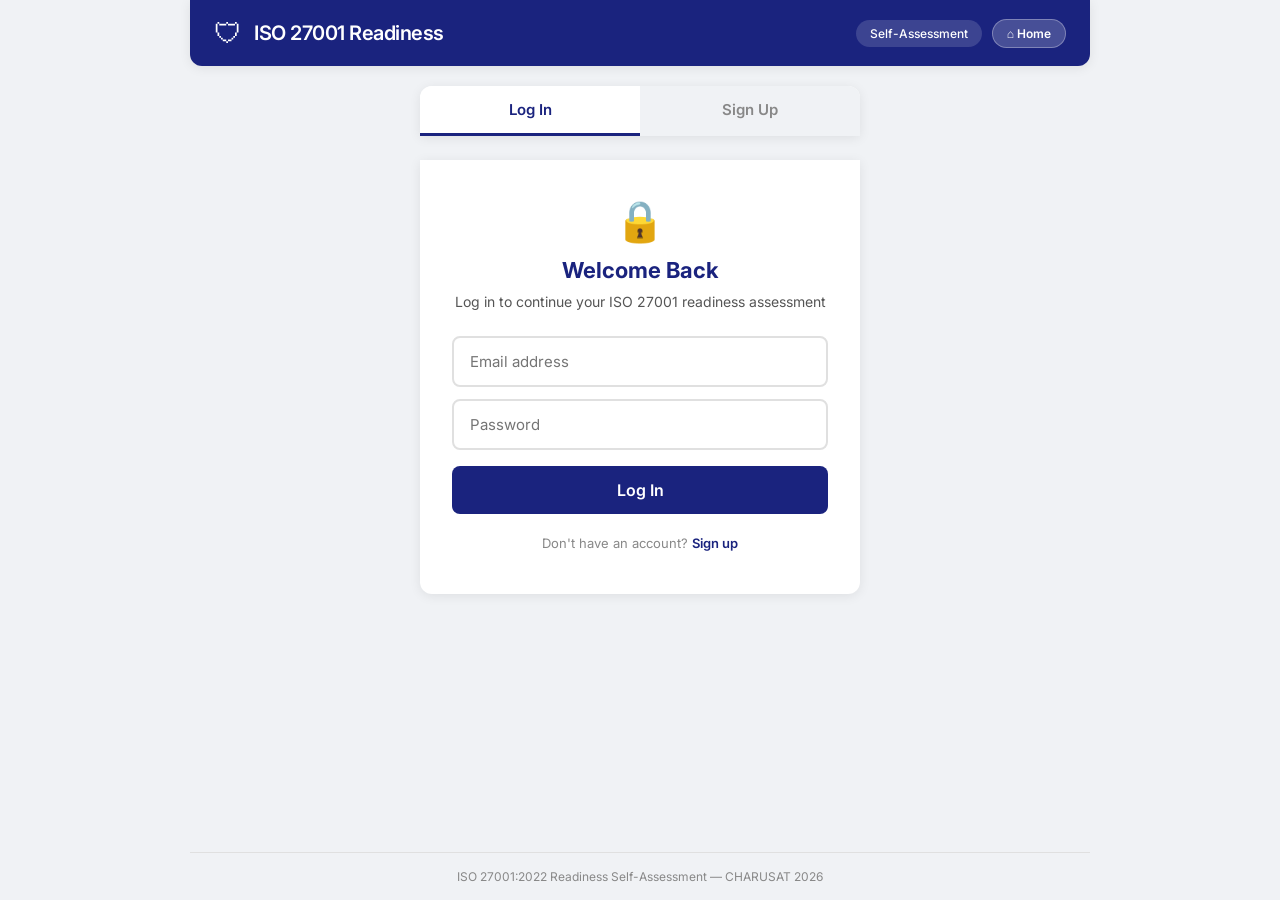
==== templates/index.html @ f6947032 "Add initial HTML structure and CSS styles for ISO 27001 readiness assessment app" ====
<!DOCTYPE html>
<html lang="en">
<head>
    <meta charset="UTF-8">
    <meta name="viewport" content="width=device-width, initial-scale=1.0">
    <title>ISO 27001 Readiness Self-Assessment</title>
    <link rel="stylesheet" href="/static/style.css">
    <link href="https://fonts.googleapis.com/css2?family=Inter:wght@300;400;500;600;700&display=swap" rel="stylesheet">
</head>
<body>
    <div class="app-container">
        <!-- Header -->
        <header class="app-header">
            <div class="header-content">
                <div class="logo">
                    <span class="logo-icon">&#x1F6E1;</span>
                    <h1>ISO 27001 Readiness</h1>
                </div>
                <div class="header-actions">
                    <span class="badge">Self-Assessment</span>
                    <span id="user-email-display" class="user-email-display" style="display:none;"></span>
                    <button id="logout-btn" class="btn-home" title="Log out" style="display:none;">&#x1F6AA; Logout</button>
                    <button id="home-btn" class="btn-home" title="Go to Home">&#x2302; Home</button>
                </div>
            </div>
        </header>

        <!-- Main Content -->
        <main class="main-content">
            <!-- Auth Screen (Login / Signup) -->
            <div id="auth-screen" class="screen">
                <div class="auth-tabs">
                    <button id="auth-login-tab" class="auth-tab active">Log In</button>
                    <button id="auth-signup-tab" class="auth-tab">Sign Up</button>
                </div>

                <!-- Login Form -->
                <div id="login-form" class="auth-form active">
                    <div class="auth-card">
                        <div class="auth-icon">&#x1F512;</div>
                        <h2>Welcome Back</h2>
                        <p>Log in to continue your ISO 27001 readiness assessment</p>
                        <div id="login-error" class="auth-error" style="display:none;"></div>
                        <div class="auth-input-group">
                            <input type="email" id="login-email" placeholder="Email address" autofocus>
                            <input type="password" id="login-password" placeholder="Password">
                            <button id="login-btn" class="btn btn-primary auth-submit-btn">Log In</button>
                        </div>
                        <p class="auth-toggle-text">
                            Don't have an account? <a href="#" id="login-to-signup">Sign up</a>
                        </p>
                    </div>
                </div>

                <!-- Signup Form -->
                <div id="signup-form" class="auth-form">
                    <div class="auth-card">
                        <div class="auth-icon">&#x1F4CB;</div>
                        <h2>Create Account</h2>
                        <p>Register to start your ISO 27001 readiness assessment</p>
                        <div id="signup-error" class="auth-error" style="display:none;"></div>
                        <div class="auth-input-group">
                            <input type="text" id="signup-name" placeholder="Company name">
                            <input type="email" id="signup-email" placeholder="Email address">
                            <input type="password" id="signup-password" placeholder="Password (min 6 characters)">
                            <button id="signup-btn" class="btn btn-primary auth-submit-btn">Create Account</button>
                        </div>
                        <p class="auth-toggle-text">
                            Already have an account? <a href="#" id="signup-to-login">Log in</a>
                        </p>
                    </div>
                </div>
            </div>

            <!-- Start Screen -->
            <div id="start-screen" class="screen">
                <div class="welcome-card">
                    <div class="welcome-icon">&#x1F4CB;</div>
                    <h2>ISO 27001:2022 Readiness Assessment</h2>
                    <p>Answer 30 questions across 7 Annex A domains to evaluate your organization's ISO 27001 readiness. Receive a comprehensive gap analysis report with actionable recommendations.</p>
                    <div class="input-group">
                        <input type="text" id="company-input" placeholder="Enter your company name" maxlength="100" autofocus>
                        <button id="start-btn" class="btn btn-primary">Start Assessment</button>
                    </div>
                </div>
            </div>

            <!-- Chat Screen -->
            <div id="chat-screen" class="screen">
                <!-- Progress Bar -->
                <div class="progress-section">
                    <div class="progress-info">
                        <span id="progress-text" class="progress-text">Question 1 of 30</span>
                        <span id="domain-label" class="domain-label">Domain: Organizational Controls</span>
                    </div>
                    <div class="progress-bar-container">
                        <div id="progress-bar" class="progress-bar" style="width: 3.33%"></div>
                    </div>
                </div>

                <!-- Chat Messages -->
                <div id="chat-messages" class="chat-messages">
                    <!-- Messages will be rendered here -->
                </div>

                <!-- Input Area -->
                <div class="input-area">
                    <div class="chat-input-wrapper">
                        <textarea id="answer-input" rows="2" placeholder="Type your answer here..." maxlength="1000"></textarea>
                        <button id="send-btn" class="btn btn-send" disabled>
                            <span class="send-icon">&#x27A4;</span>
                        </button>
                    </div>
                    <div class="input-hint">
                        <span id="hint-text" class="hint-text"></span>
                    </div>
                </div>
            </div>

            <!-- Results Screen -->
            <div id="results-screen" class="screen">
                <div class="results-container">
                    <div class="results-header">
                        <div class="results-icon">&#x1F3C6;</div>
                        <h2>Assessment Complete!</h2>
                        <p id="results-company" class="results-company"></p>
                    </div>

                    <!-- Overall Score -->
                    <div class="overall-score-card">
                        <div class="overall-score-ring">
                            <span id="overall-score-value" class="overall-score-value">0</span>
                            <span class="overall-score-label">%</span>
                        </div>
                        <div class="overall-score-text">
                            <h3>Overall Readiness</h3>
                            <p id="overall-status-text">Assessment complete</p>
                        </div>
                    </div>

                    <!-- Domain Score Cards -->
                    <h3 class="section-title">Domain Scores</h3>
                    <div id="domain-cards" class="domain-cards">
                        <!-- Rendered by JS -->
                    </div>

                    <!-- Priority Matrix -->
                    <div id="priority-matrix-section" class="priority-matrix-section" style="display:none;">
                        <h3 class="section-title">Remediation Priority Matrix</h3>
                        <button id="view-priority-btn" class="btn btn-secondary priority-btn">
                            &#x1F4CA; View Priority Matrix
                        </button>
                        <div id="priority-loading" class="priority-loading" style="display:none;">
                            <div class="spinner"></div>
                            <span>Classifying gaps with AI...</span>
                        </div>
                        <div id="priority-grid" class="priority-grid" style="display:none;">
                            <div class="priority-cell cell-fix-now">
                                <div class="cell-header">
                                    <span class="cell-icon">&#x1F534;</span>
                                    <span class="cell-title">Fix Now</span>
                                </div>
                                <div class="cell-subtitle">High impact, low effort</div>
                                <div id="cell-fix-now-list" class="cell-list"></div>
                            </div>
                            <div class="priority-cell cell-plan-for-it">
                                <div class="cell-header">
                                    <span class="cell-icon">&#x1F7E1;</span>
                                    <span class="cell-title">Plan For It</span>
                                </div>
                                <div class="cell-subtitle">High impact, high effort</div>
                                <div id="cell-plan-for-it-list" class="cell-list"></div>
                            </div>
                            <div class="priority-cell cell-quick-wins">
                                <div class="cell-header">
                                    <span class="cell-icon">&#x1F7E2;</span>
                                    <span class="cell-title">Quick Wins</span>
                                </div>
                                <div class="cell-subtitle">Low impact, low effort</div>
                                <div id="cell-quick-wins-list" class="cell-list"></div>
                            </div>
                            <div class="priority-cell cell-deprioritize">
                                <div class="cell-header">
                                    <span class="cell-icon">&#x26AA;</span>
                                    <span class="cell-title">Deprioritize</span>
                                </div>
                                <div class="cell-subtitle">Low impact, high effort</div>
                                <div id="cell-deprioritize-list" class="cell-list"></div>
                            </div>
                        </div>
                    </div>

                    <!-- Actions -->
                    <div class="results-actions">
                        <button id="download-pdf-btn" class="btn btn-primary">
                            &#x1F4E5; Download PDF Report
                        </button>
                        <button id="restart-btn" class="btn btn-secondary">
                            &#x21A9; Start New Assessment
                        </button>
                    </div>
                </div>
            </div>
        </main>

        <!-- Footer -->
        <footer class="app-footer">
            <p>ISO 27001:2022 Readiness Self-Assessment &mdash; CHARUSAT 2026</p>
        </footer>
    </div>

    <script src="/static/chat.js"></script>
</body>
</html>
---- static/style.css ----
/* ============================================================
   ISO 27001 Readiness Self-Assessment Chatbot — Stylesheet
   ============================================================ */

* {
    margin: 0;
    padding: 0;
    box-sizing: border-box;
}

:root {
    --primary: #1a237e;
    --primary-light: #283593;
    --primary-dark: #0d1452;
    --accent: #00c853;
    --accent-warn: #ff9800;
    --accent-danger: #f44336;
    --bg: #f0f2f5;
    --card-bg: #ffffff;
    --text-primary: #1a1a2e;
    --text-secondary: #555;
    --text-muted: #888;
    --border: #e0e0e0;
    --shadow: 0 2px 12px rgba(0, 0, 0, 0.08);
    --shadow-lg: 0 8px 32px rgba(0, 0, 0, 0.12);
    --radius: 12px;
    --radius-sm: 8px;
    --transition: 0.3s ease;
    --font: 'Inter', -apple-system, BlinkMacSystemFont, 'Segoe UI', Roboto, sans-serif;
}

body {
    font-family: var(--font);
    background: var(--bg);
    color: var(--text-primary);
    min-height: 100vh;
    display: flex;
    flex-direction: column;
}

/* ============================================================
   Layout
   ============================================================ */

.app-container {
    max-width: 900px;
    margin: 0 auto;
    width: 100%;
    min-height: 100vh;
    display: flex;
    flex-direction: column;
}

.app-header {
    background: var(--primary);
    color: white;
    padding: 16px 24px;
    border-radius: 0 0 var(--radius) var(--radius);
    box-shadow: var(--shadow);
}

.header-content {
    display: flex;
    align-items: center;
    justify-content: space-between;
}

.logo {
    display: flex;
    align-items: center;
    gap: 12px;
}

.logo-icon {
    font-size: 28px;
}

.logo h1 {
    font-size: 20px;
    font-weight: 600;
    letter-spacing: -0.5px;
}

.badge {
    background: rgba(255, 255, 255, 0.15);
    padding: 6px 14px;
    border-radius: 20px;
    font-size: 12px;
    font-weight: 500;
}

.header-actions {
    display: flex;
    align-items: center;
    gap: 10px;
}

.btn-home {
    background: rgba(255, 255, 255, 0.2);
    color: white;
    border: 1px solid rgba(255, 255, 255, 0.3);
    padding: 6px 14px;
    border-radius: 20px;
    font-size: 12px;
    font-weight: 600;
    cursor: pointer;
    font-family: var(--font);
    transition: all var(--transition);
    display: flex;
    align-items: center;
    gap: 4px;
}

.btn-home:hover {
    background: rgba(255, 255, 255, 0.35);
    transform: translateY(-1px);
}

.main-content {
    flex: 1;
    padding: 20px;
}

.app-footer {
    text-align: center;
    padding: 16px;
    color: var(--text-muted);
    font-size: 12px;
    border-top: 1px solid var(--border);
}

/* ============================================================
   Screens
   ============================================================ */

.screen {
    display: none;
    animation: fadeIn 0.4s ease;
}

.screen.active {
    display: block;
}

@keyframes fadeIn {
    from { opacity: 0; transform: translateY(10px); }
    to { opacity: 1; transform: translateY(0); }
}

/* ============================================================
   Welcome / Start Screen
   ============================================================ */

.welcome-card {
    background: var(--card-bg);
    border-radius: var(--radius);
    padding: 48px 36px;
    text-align: center;
    box-shadow: var(--shadow);
    max-width: 560px;
    margin: 40px auto;
}

.welcome-icon {
    font-size: 56px;
    margin-bottom: 16px;
}

.welcome-card h2 {
    font-size: 24px;
    font-weight: 700;
    margin-bottom: 16px;
    color: var(--primary);
}

.welcome-card p {
    color: var(--text-secondary);
    line-height: 1.7;
    margin-bottom: 32px;
    font-size: 14px;
}

.input-group {
    display: flex;
    flex-direction: column;
    gap: 12px;
    max-width: 400px;
    margin: 0 auto;
}

.input-group input {
    padding: 14px 18px;
    border: 2px solid var(--border);
    border-radius: var(--radius-sm);
    font-size: 16px;
    font-family: var(--font);
    transition: border-color var(--transition);
    outline: none;
}

.input-group input:focus {
    border-color: var(--primary);
}

/* ============================================================
   Buttons
   ============================================================ */

.btn {
    padding: 14px 28px;
    border: none;
    border-radius: var(--radius-sm);
    font-size: 15px;
    font-weight: 600;
    cursor: pointer;
    transition: all var(--transition);
    font-family: var(--font);
    display: inline-flex;
    align-items: center;
    justify-content: center;
    gap: 8px;
}

.btn-primary {
    background: var(--primary);
    color: white;
}

.btn-primary:hover {
    background: var(--primary-light);
    transform: translateY(-1px);
    box-shadow: 0 4px 12px rgba(26, 35, 126, 0.3);
}

.btn-primary:disabled {
    background: #9fa8da;
    cursor: not-allowed;
    transform: none;
    box-shadow: none;
}

.btn-secondary {
    background: var(--bg);
    color: var(--text-primary);
    border: 2px solid var(--border);
}

.btn-secondary:hover {
    background: var(--border);
}

.btn-send {
    padding: 12px 16px;
    background: var(--primary);
    color: white;
    border: none;
    border-radius: 0 var(--radius-sm) var(--radius-sm) 0;
    cursor: pointer;
    transition: all var(--transition);
    font-size: 18px;
}

.btn-send:hover:not(:disabled) {
    background: var(--primary-light);
}

.btn-send:disabled {
    background: #9fa8da;
    cursor: not-allowed;
}

.send-icon {
    display: block;
    line-height: 1;
}

/* ============================================================
   Progress Bar
   ============================================================ */

.progress-section {
    margin-bottom: 20px;
}

.progress-info {
    display: flex;
    justify-content: space-between;
    align-items: center;
    margin-bottom: 8px;
}

.progress-text {
    font-size: 14px;
    font-weight: 600;
    color: var(--primary);
}

.domain-label {
    font-size: 12px;
    color: var(--text-muted);
    font-weight: 500;
}

.progress-bar-container {
    width: 100%;
    height: 6px;
    background: var(--border);
    border-radius: 4px;
    overflow: hidden;
}

.progress-bar {
    height: 100%;
    background: linear-gradient(90deg, var(--primary), #5c6bc0);
    border-radius: 4px;
    transition: width 0.5s ease;
}

/* ============================================================
   Chat Messages
   ============================================================ */

.chat-messages {
    background: var(--card-bg);
    border-radius: var(--radius);
    padding: 20px;
    min-height: 300px;
    max-height: 480px;
    overflow-y: auto;
    box-shadow: var(--shadow);
    margin-bottom: 16px;
    scroll-behavior: smooth;
}

.chat-messages::-webkit-scrollbar {
    width: 6px;
}

.chat-messages::-webkit-scrollbar-track {
    background: transparent;
}

.chat-messages::-webkit-scrollbar-thumb {
    background: #ccc;
    border-radius: 4px;
}

.message {
    margin-bottom: 16px;
    display: flex;
    flex-direction: column;
    animation: messageIn 0.3s ease;
}

@keyframes messageIn {
    from { opacity: 0; transform: translateY(8px); }
    to { opacity: 1; transform: translateY(0); }
}

.message.bot {
    align-items: flex-start;
}

.message.user {
    align-items: flex-end;
}

.message-bubble {
    max-width: 80%;
    padding: 12px 18px;
    border-radius: 16px;
    font-size: 14px;
    line-height: 1.6;
    word-wrap: break-word;
}

.message.bot .message-bubble {
    background: #f0f2f5;
    border-bottom-left-radius: 4px;
    color: var(--text-primary);
}

.message.user .message-bubble {
    background: var(--primary);
    color: white;
    border-bottom-right-radius: 4px;
}

.message-meta {
    font-size: 11px;
    color: var(--text-muted);
    margin-top: 4px;
    padding: 0 4px;
}

/* Typing indicator */
.typing-indicator {
    display: flex;
    align-items: center;
    gap: 4px;
    padding: 8px 0;
}

.typing-indicator span {
    width: 8px;
    height: 8px;
    background: var(--primary);
    border-radius: 50%;
    animation: typingBounce 1.4s infinite;
}

.typing-indicator span:nth-child(2) { animation-delay: 0.2s; }
.typing-indicator span:nth-child(3) { animation-delay: 0.4s; }

@keyframes typingBounce {
    0%, 60%, 100% { transform: translateY(0); }
    30% { transform: translateY(-6px); }
}

/* ============================================================
   Input Area
   ============================================================ */

.input-area {
    background: var(--card-bg);
    border-radius: var(--radius);
    padding: 12px 16px;
    box-shadow: var(--shadow);
}

.chat-input-wrapper {
    display: flex;
    align-items: flex-end;
    gap: 0;
}

.chat-input-wrapper textarea {
    flex: 1;
    padding: 12px 16px;
    border: 2px solid var(--border);
    border-radius: var(--radius-sm) 0 0 var(--radius-sm);
    font-family: var(--font);
    font-size: 14px;
    resize: none;
    outline: none;
    transition: border-color var(--transition);
    line-height: 1.5;
}

.chat-input-wrapper textarea:focus {
    border-color: var(--primary);
}

.input-hint {
    margin-top: 8px;
    min-height: 18px;
}

.hint-text {
    font-size: 12px;
    color: var(--text-muted);
    font-style: italic;
}

/* ============================================================
   Results Screen
   ============================================================ */

.results-container {
    background: var(--card-bg);
    border-radius: var(--radius);
    padding: 36px;
    box-shadow: var(--shadow);
}

.results-header {
    text-align: center;
    margin-bottom: 32px;
}

.results-icon {
    font-size: 48px;
    margin-bottom: 12px;
}

.results-header h2 {
    font-size: 24px;
    color: var(--primary);
    margin-bottom: 8px;
}

.results-company {
    color: var(--text-secondary);
    font-size: 14px;
}

/* Overall Score */
.overall-score-card {
    display: flex;
    align-items: center;
    gap: 24px;
    background: linear-gradient(135deg, #1a237e, #283593);
    color: white;
    border-radius: var(--radius);
    padding: 28px 32px;
    margin-bottom: 32px;
}

.overall-score-ring {
    flex-shrink: 0;
    width: 100px;
    height: 100px;
    border-radius: 50%;
    background: rgba(255, 255, 255, 0.15);
    display: flex;
    flex-direction: column;
    align-items: center;
    justify-content: center;
    border: 4px solid rgba(255, 255, 255, 0.3);
}

.overall-score-value {
    font-size: 36px;
    font-weight: 700;
    line-height: 1;
}

.overall-score-label {
    font-size: 14px;
    opacity: 0.8;
}

.overall-score-text h3 {
    font-size: 18px;
    margin-bottom: 4px;
}

.overall-score-text p {
    font-size: 13px;
    opacity: 0.85;
}

/* Domain Cards */
.section-title {
    font-size: 18px;
    font-weight: 600;
    margin-bottom: 16px;
    color: var(--text-primary);
}

.domain-cards {
    display: grid;
    grid-template-columns: 1fr 1fr;
    gap: 12px;
    margin-bottom: 28px;
}

.domain-card {
    background: var(--bg);
    border-radius: var(--radius-sm);
    padding: 16px;
    display: flex;
    justify-content: space-between;
    align-items: center;
    transition: transform var(--transition);
}

.domain-card:hover {
    transform: translateY(-2px);
}

.domain-card-info {
    flex: 1;
}

.domain-card-name {
    font-size: 13px;
    font-weight: 600;
    color: var(--text-primary);
    margin-bottom: 2px;
}

.domain-card-coverage {
    font-size: 11px;
    color: var(--text-muted);
}

.domain-card-score {
    font-size: 22px;
    font-weight: 700;
    margin-left: 12px;
}

.score-green { color: var(--accent); }
.score-yellow { color: var(--accent-warn); }
.score-red { color: var(--accent-danger); }

/* Results Actions */
.results-actions {
    display: flex;
    gap: 12px;
    justify-content: center;
    flex-wrap: wrap;
}

/* ============================================================
   Priority Matrix
   ============================================================ */

.priority-matrix-section {
    margin-bottom: 28px;
    padding-top: 8px;
}

.priority-btn {
    margin-bottom: 16px;
    background: var(--primary);
    color: white;
    border: none;
}

.priority-btn:hover {
    background: var(--primary-light);
    transform: translateY(-1px);
    box-shadow: 0 4px 12px rgba(26, 35, 126, 0.3);
}

.priority-loading {
    display: flex;
    align-items: center;
    gap: 12px;
    padding: 20px;
    background: var(--bg);
    border-radius: var(--radius-sm);
    margin-bottom: 16px;
    color: var(--text-secondary);
    font-size: 14px;
}

.spinner {
    width: 20px;
    height: 20px;
    border: 3px solid var(--border);
    border-top: 3px solid var(--primary);
    border-radius: 50%;
    animation: spin 0.8s linear infinite;
    flex-shrink: 0;
}

@keyframes spin {
    to { transform: rotate(360deg); }
}

.priority-grid {
    display: grid;
    grid-template-columns: 1fr 1fr;
    gap: 12px;
    margin-bottom: 16px;
}

.priority-cell {
    background: var(--card-bg);
    border-radius: var(--radius-sm);
    padding: 16px;
    min-height: 120px;
    border: 1px solid var(--border);
}

.cell-fix-now {
    background: #fee2e2;
}

.cell-plan-for-it {
    background: #fef9c3;
}

.cell-quick-wins {
    background: #dcfce7;
}

.cell-deprioritize {
    background: #f3f4f6;
}

.cell-header {
    display: flex;
    align-items: center;
    gap: 8px;
    margin-bottom: 4px;
}

.cell-icon {
    font-size: 18px;
}

.cell-title {
    font-size: 15px;
    font-weight: 700;
    color: var(--text-primary);
}

.cell-subtitle {
    font-size: 11px;
    color: var(--text-muted);
    margin-bottom: 12px;
    font-style: italic;
}

.cell-list {
    display: flex;
    flex-wrap: wrap;
    gap: 6px;
}

.control-pill {
    display: inline-block;
    background: rgba(255, 255, 255, 0.85);
    border: 1px solid rgba(0, 0, 0, 0.1);
    border-radius: 20px;
    padding: 4px 12px;
    font-size: 12px;
    font-weight: 500;
    color: var(--text-primary);
    white-space: nowrap;
}

.cell-empty {
    font-size: 12px;
    color: var(--text-muted);
    font-style: italic;
    padding: 8px 0;
}

.priority-error {
    background: #fff3cd;
    border: 1px solid #ffc107;
    color: #856404;
    padding: 12px 16px;
    border-radius: var(--radius-sm);
    font-size: 13px;
    margin-bottom: 16px;
}

/* ============================================================
   Auth Screen (Login / Signup)
   ============================================================ */

.auth-tabs {
    display: flex;
    justify-content: center;
    gap: 0;
    margin-bottom: 24px;
    background: var(--card-bg);
    border-radius: var(--radius) var(--radius) 0 0;
    box-shadow: var(--shadow);
    max-width: 440px;
    margin-left: auto;
    margin-right: auto;
    overflow: hidden;
}

.auth-tab {
    flex: 1;
    padding: 14px 24px;
    border: none;
    background: var(--bg);
    font-size: 15px;
    font-weight: 600;
    font-family: var(--font);
    cursor: pointer;
    color: var(--text-muted);
    transition: all var(--transition);
    border-bottom: 3px solid transparent;
}

.auth-tab.active {
    background: var(--card-bg);
    color: var(--primary);
    border-bottom-color: var(--primary);
}

.auth-form {
    display: none;
    animation: fadeIn 0.3s ease;
}

.auth-form.active {
    display: block;
}

.auth-card {
    background: var(--card-bg);
    border-radius: 0 0 var(--radius) var(--radius);
    padding: 36px 32px 40px;
    text-align: center;
    box-shadow: var(--shadow);
    max-width: 440px;
    margin: 0 auto 40px;
}

.auth-icon {
    font-size: 40px;
    margin-bottom: 12px;
}

.auth-card h2 {
    font-size: 22px;
    font-weight: 700;
    color: var(--primary);
    margin-bottom: 8px;
}

.auth-card p {
    color: var(--text-secondary);
    font-size: 14px;
    margin-bottom: 24px;
    line-height: 1.5;
}

.auth-input-group {
    display: flex;
    flex-direction: column;
    gap: 12px;
}

.auth-input-group input {
    padding: 14px 16px;
    border: 2px solid var(--border);
    border-radius: var(--radius-sm);
    font-size: 15px;
    font-family: var(--font);
    transition: border-color var(--transition);
    outline: none;
    width: 100%;
}

.auth-input-group input:focus {
    border-color: var(--primary);
}

.auth-submit-btn {
    margin-top: 4px;
    width: 100%;
    padding: 14px;
    font-size: 16px;
}

.auth-error {
    background: #fef2f2;
    border: 1px solid #fecaca;
    color: #b91c1c;
    padding: 10px 14px;
    border-radius: var(--radius-sm);
    font-size: 13px;
    margin-bottom: 16px;
    text-align: left;
}

.auth-toggle-text {
    font-size: 13px !important;
    color: var(--text-muted) !important;
    margin-top: 20px !important;
    margin-bottom: 0 !important;
}

.auth-toggle-text a {
    color: var(--primary);
    text-decoration: none;
    font-weight: 600;
}

.auth-toggle-text a:hover {
    text-decoration: underline;
}

.user-email-display {
    color: rgba(255, 255, 255, 0.85);
    font-size: 12px;
    font-weight: 500;
    padding: 4px 10px;
    background: rgba(255, 255, 255, 0.1);
    border-radius: 16px;
}

/* ============================================================
   Responsive
   ============================================================ */

@media (max-width: 640px) {
    .app-header {
        padding: 12px 16px;
    }

    .logo h1 {
        font-size: 16px;
    }

    .main-content {
        padding: 12px;
    }

    .welcome-card {
        padding: 32px 20px;
        margin: 20px auto;
    }

    .welcome-card h2 {
        font-size: 20px;
    }

    .domain-cards {
        grid-template-columns: 1fr;
    }

    .priority-grid {
        grid-template-columns: 1fr;
    }

    .results-container {
        padding: 20px;
    }

    .overall-score-card {
        flex-direction: column;
        text-align: center;
        padding: 20px;
    }

    .message-bubble {
        max-width: 90%;
    }
}
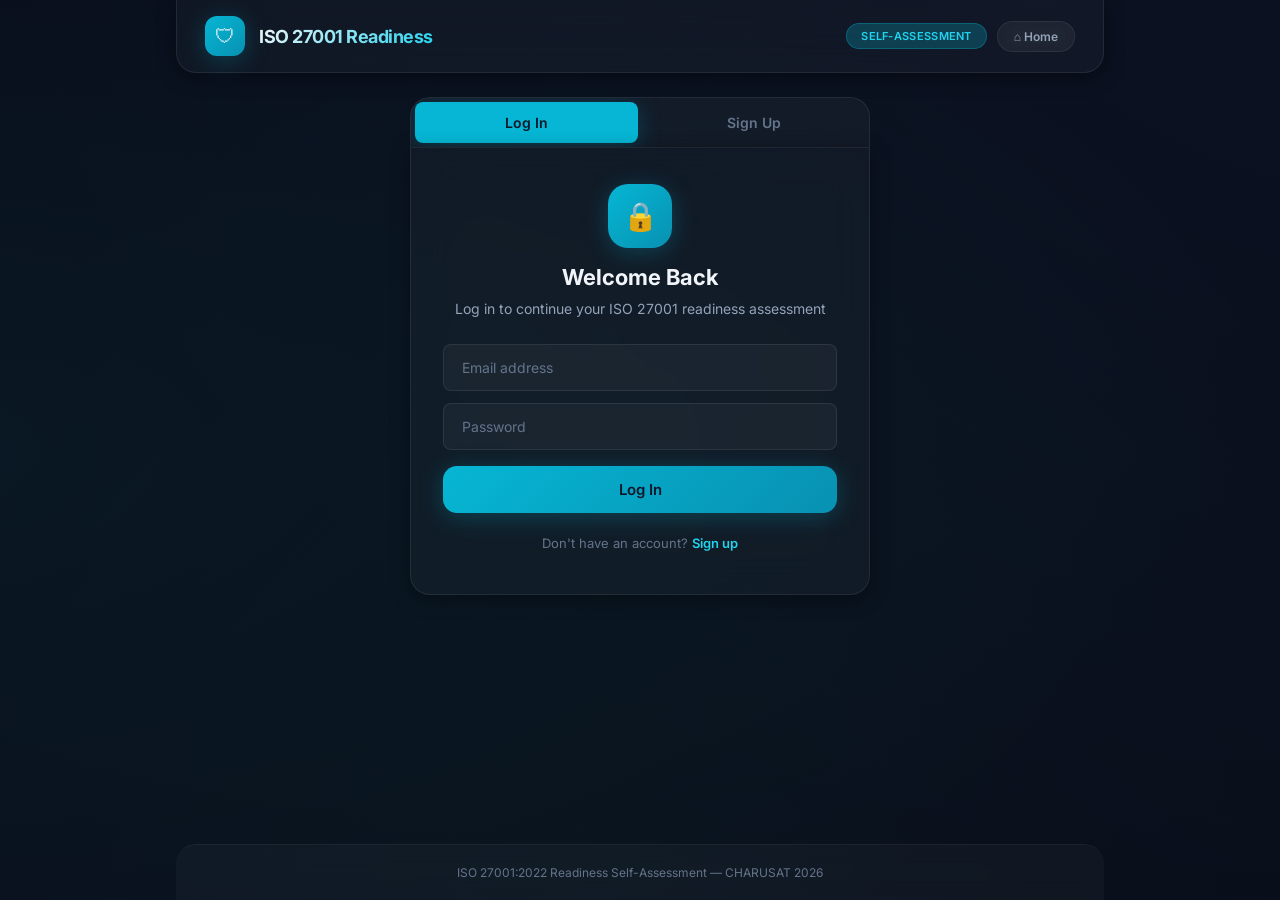
==== commit 0158868c: "Ready for Vercel deployment — dark glassmorphism UI + PostgreSQL support" ====
--- a/templates/index.html
+++ b/templates/index.html
@@ -4,10 +4,19 @@
     <meta charset="UTF-8">
     <meta name="viewport" content="width=device-width, initial-scale=1.0">
     <title>ISO 27001 Readiness Self-Assessment</title>
-    <link rel="stylesheet" href="/static/style.css">
-    <link href="https://fonts.googleapis.com/css2?family=Inter:wght@300;400;500;600;700&display=swap" rel="stylesheet">
+    <meta http-equiv="Cache-Control" content="no-cache, no-store, must-revalidate">
+    <meta http-equiv="Pragma" content="no-cache">
+    <meta http-equiv="Expires" content="0">
+    <link rel="preconnect" href="https://fonts.googleapis.com">
+    <link rel="preconnect" href="https://fonts.gstatic.com" crossorigin>
+    <link href="https://fonts.googleapis.com/css2?family=Inter:wght@300;400;500;600;700;800&family=JetBrains+Mono:wght@500;600&display=swap" rel="stylesheet">
+    <link rel="stylesheet" href="/static/style.css?v=6">
 </head>
 <body>
+    <a id="dashboard-pill" class="dashboard-pill" href="#" target="_blank" style="display: none;" aria-label="Open live dashboard">
+        <span>📊 Live Dashboard &rarr;</span>
+        <span class="sub-text">Opens in new tab</span>
+    </a>
     <div class="app-container">
         <!-- Header -->
         <header class="app-header">
@@ -190,6 +199,74 @@
                         </div>
                     </div>
 
+                    <!-- Remediation Plan -->
+                    <div id="remediation-section" class="remediation-section" style="display:none;">
+                        <h3 class="section-title">Remediation Plan</h3>
+
+                        <button id="generate-remediation-btn" class="btn btn-secondary remediation-btn">
+                            &#x1F9FE; Generate Remediation Plan
+                        </button>
+
+                        <!-- Loading -->
+                        <div id="remediation-loading" class="remediation-loading" style="display:none;">
+                            <div class="spinner"></div>
+                            <span id="remediation-loading-message">Consulting AI for remediation strategies...</span>
+                        </div>
+
+                        <!-- Error -->
+                        <div id="remediation-error" class="priority-error" style="display:none;"></div>
+
+                        <!-- Summary Bar -->
+                        <div id="remediation-summary" class="remediation-summary" style="display:none;">
+                            <div class="summary-stat">
+                                <span class="summary-number" id="summary-controls">0</span>
+                                <span class="summary-label">Controls</span>
+                            </div>
+                            <div class="summary-stat">
+                                <span class="summary-number" id="summary-hours">0</span>
+                                <span class="summary-label">Total Hours</span>
+                            </div>
+                            <div class="summary-stat">
+                                <span class="summary-number" id="summary-domains">0</span>
+                                <span class="summary-label">Domains</span>
+                            </div>
+                        </div>
+
+                        <!-- Sort Buttons -->
+                        <div id="remediation-sort-bar" class="remediation-sort-bar" style="display:none;">
+                            <span class="sort-label">Sort by:</span>
+                            <button class="btn btn-sm sort-btn active" data-sort="domain">Domain</button>
+                            <button class="btn btn-sm sort-btn" data-sort="effort">Effort</button>
+                            <button class="btn btn-sm sort-btn" data-sort="owner">Owner</button>
+                            <button id="expand-all-btn" class="btn btn-sm sort-btn">&#x25B2; Expand All</button>
+                            <button id="collapse-all-btn" class="btn btn-sm sort-btn">&#x25BC; Collapse All</button>
+                        </div>
+
+                        <!-- Accordion -->
+                        <div id="remediation-accordion" class="remediation-accordion" style="display:none;">
+                            <!-- Rendered by JS -->
+                        </div>
+
+                        <!-- Export CSV -->
+                        <div id="remediation-export-bar" class="remediation-export-bar" style="display:none;">
+                            <button id="export-csv-btn" class="btn btn-sm btn-secondary">
+                                &#x1F4C4; Export CSV
+                            </button>
+                        </div>
+
+                        <!-- Policy Templates -->
+                        <div id="policy-templates-section" class="policy-templates-section" style="display:none;">
+                            <h4 class="section-subtitle">&#x1F4C4; Policy Templates</h4>
+                            <p class="policy-templates-intro">
+                                Below are draft policy clauses generated for controls that typically require written documentation.
+                                Click "Copy template" to copy the clause to your clipboard.
+                            </p>
+                            <div id="policy-templates-list">
+                                <!-- Rendered by JS -->
+                            </div>
+                        </div>
+                    </div>
+
                     <!-- Actions -->
                     <div class="results-actions">
                         <button id="download-pdf-btn" class="btn btn-primary">
@@ -209,6 +286,6 @@
         </footer>
     </div>
 
-    <script src="/static/chat.js"></script>
+    <script src="/static/chat.js?v=4"></script>
 </body>
 </html>
--- a/static/style.css
+++ b/static/style.css
@@ -1,92 +1,181 @@
 /* ============================================================
-   ISO 27001 Readiness Self-Assessment Chatbot — Stylesheet
+   ISO 27001 Readiness Self-Assessment — Pro Design System
+   Dark glassmorphism · Micro-interactions · Premium UX
    ============================================================ */
 
-* {
+/* ── Reset & Base ────────────────────────────────────────── */
+*, *::before, *::after {
     margin: 0;
     padding: 0;
     box-sizing: border-box;
 }
 
 :root {
-    --primary: #1a237e;
-    --primary-light: #283593;
-    --primary-dark: #0d1452;
-    --accent: #00c853;
-    --accent-warn: #ff9800;
-    --accent-danger: #f44336;
-    --bg: #f0f2f5;
-    --card-bg: #ffffff;
-    --text-primary: #1a1a2e;
-    --text-secondary: #555;
-    --text-muted: #888;
-    --border: #e0e0e0;
-    --shadow: 0 2px 12px rgba(0, 0, 0, 0.08);
-    --shadow-lg: 0 8px 32px rgba(0, 0, 0, 0.12);
-    --radius: 12px;
+    /* ── Color System ── */
+    --bg-primary: #0a0e1a;
+    --bg-secondary: #111827;
+    --bg-card: rgba(255, 255, 255, 0.04);
+    --bg-card-hover: rgba(255, 255, 255, 0.08);
+    --bg-glass: rgba(255, 255, 255, 0.03);
+    --bg-glass-border: rgba(255, 255, 255, 0.08);
+    --bg-glass-hover: rgba(255, 255, 255, 0.06);
+
+    --accent: #06b6d4;
+    --accent-light: #22d3ee;
+    --accent-dark: #0891b2;
+    --accent-glow: rgba(6, 182, 212, 0.25);
+
+    --success: #10b981;
+    --success-bg: rgba(16, 185, 129, 0.12);
+    --warning: #f59e0b;
+    --warning-bg: rgba(245, 158, 11, 0.12);
+    --danger: #ef4444;
+    --danger-bg: rgba(239, 68, 68, 0.12);
+    --info: #3b82f6;
+
+    --text-primary: #f1f5f9;
+    --text-secondary: #94a3b8;
+    --text-muted: #64748b;
+    --text-inverse: #0f172a;
+
+    --border: rgba(255, 255, 255, 0.08);
+    --border-light: rgba(255, 255, 255, 0.05);
+
+    /* ── Shadows ── */
+    --shadow-sm: 0 1px 3px rgba(0, 0, 0, 0.3);
+    --shadow-md: 0 4px 20px rgba(0, 0, 0, 0.4);
+    --shadow-lg: 0 8px 40px rgba(0, 0, 0, 0.5);
+    --shadow-accent: 0 4px 24px var(--accent-glow);
+    --shadow-glow: 0 0 40px var(--accent-glow);
+
+    /* ── Radius ── */
     --radius-sm: 8px;
-    --transition: 0.3s ease;
+    --radius-md: 14px;
+    --radius-lg: 20px;
+    --radius-xl: 28px;
+
+    /* ── Transitions ── */
+    --transition-fast: 150ms cubic-bezier(0.4, 0, 0.2, 1);
+    --transition: 250ms cubic-bezier(0.4, 0, 0.2, 1);
+    --transition-slow: 400ms cubic-bezier(0.4, 0, 0.2, 1);
+
+    /* ── Typography ── */
     --font: 'Inter', -apple-system, BlinkMacSystemFont, 'Segoe UI', Roboto, sans-serif;
+    --font-mono: 'JetBrains Mono', 'Fira Code', monospace;
+}
+
+html {
+    scroll-behavior: smooth;
 }
 
 body {
     font-family: var(--font);
-    background: var(--bg);
+    background: var(--bg-primary);
     color: var(--text-primary);
     min-height: 100vh;
     display: flex;
     flex-direction: column;
-}
-
-/* ============================================================
-   Layout
-   ============================================================ */
-
+    -webkit-font-smoothing: antialiased;
+    -moz-osx-font-smoothing: grayscale;
+}
+
+/* ── Animated Background ─────────────────────────────────── */
+body::before {
+    content: '';
+    position: fixed;
+    top: -50%;
+    left: -50%;
+    width: 200%;
+    height: 200%;
+    background:
+        radial-gradient(ellipse at 20% 50%, rgba(6, 182, 212, 0.06) 0%, transparent 50%),
+        radial-gradient(ellipse at 80% 20%, rgba(59, 130, 246, 0.04) 0%, transparent 50%),
+        radial-gradient(ellipse at 50% 80%, rgba(16, 185, 129, 0.03) 0%, transparent 50%);
+    pointer-events: none;
+    z-index: 0;
+    animation: ambientShift 20s ease-in-out infinite alternate;
+}
+
+@keyframes ambientShift {
+    0% { transform: translate(0, 0) rotate(0deg); }
+    100% { transform: translate(2%, 1%) rotate(3deg); }
+}
+
+/* ── Layout ──────────────────────────────────────────────── */
 .app-container {
-    max-width: 900px;
+    position: relative;
+    z-index: 1;
+    max-width: 960px;
     margin: 0 auto;
     width: 100%;
     min-height: 100vh;
     display: flex;
     flex-direction: column;
-}
-
+    padding: 0 20px;
+}
+
+/* ── Header ──────────────────────────────────────────────── */
 .app-header {
-    background: var(--primary);
-    color: white;
-    padding: 16px 24px;
-    border-radius: 0 0 var(--radius) var(--radius);
-    box-shadow: var(--shadow);
+    background: var(--bg-glass);
+    backdrop-filter: blur(20px);
+    -webkit-backdrop-filter: blur(20px);
+    border: 1px solid var(--bg-glass-border);
+    border-top: none;
+    padding: 16px 28px;
+    border-radius: 0 0 var(--radius-lg) var(--radius-lg);
+    margin: 0 -4px;
+    box-shadow: var(--shadow-md);
+    position: sticky;
+    top: 0;
+    z-index: 100;
 }
 
 .header-content {
     display: flex;
     align-items: center;
     justify-content: space-between;
+    gap: 16px;
 }
 
 .logo {
     display: flex;
     align-items: center;
-    gap: 12px;
+    gap: 14px;
 }
 
 .logo-icon {
-    font-size: 28px;
+    width: 40px;
+    height: 40px;
+    background: linear-gradient(135deg, var(--accent), var(--accent-dark));
+    border-radius: 12px;
+    display: flex;
+    align-items: center;
+    justify-content: center;
+    font-size: 20px;
+    box-shadow: var(--shadow-accent);
+    flex-shrink: 0;
 }
 
 .logo h1 {
-    font-size: 20px;
+    font-size: 18px;
+    font-weight: 700;
+    background: linear-gradient(135deg, var(--text-primary), var(--accent-light));
+    -webkit-background-clip: text;
+    -webkit-text-fill-color: transparent;
+    background-clip: text;
+    letter-spacing: -0.5px;
+}
+
+.badge {
+    background: var(--accent-glow);
+    border: 1px solid rgba(6, 182, 212, 0.3);
+    color: var(--accent-light);
+    padding: 5px 14px;
+    border-radius: 20px;
+    font-size: 11px;
     font-weight: 600;
-    letter-spacing: -0.5px;
-}
-
-.badge {
-    background: rgba(255, 255, 255, 0.15);
-    padding: 6px 14px;
-    border-radius: 20px;
-    font-size: 12px;
-    font-weight: 500;
+    letter-spacing: 0.3px;
+    text-transform: uppercase;
 }
 
 .header-actions {
@@ -96,10 +185,10 @@
 }
 
 .btn-home {
-    background: rgba(255, 255, 255, 0.2);
-    color: white;
-    border: 1px solid rgba(255, 255, 255, 0.3);
-    padding: 6px 14px;
+    background: var(--bg-card);
+    border: 1px solid var(--border);
+    color: var(--text-secondary);
+    padding: 7px 16px;
     border-radius: 20px;
     font-size: 12px;
     font-weight: 600;
@@ -108,108 +197,311 @@
     transition: all var(--transition);
     display: flex;
     align-items: center;
-    gap: 4px;
+    gap: 6px;
+    backdrop-filter: blur(10px);
 }
 
 .btn-home:hover {
-    background: rgba(255, 255, 255, 0.35);
+    background: var(--bg-card-hover);
+    color: var(--text-primary);
+    border-color: var(--accent);
     transform: translateY(-1px);
 }
 
+.user-email-display {
+    color: var(--text-secondary);
+    font-size: 12px;
+    font-weight: 500;
+    padding: 4px 12px;
+    background: var(--bg-card);
+    border-radius: 16px;
+    border: 1px solid var(--border-light);
+}
+
+/* ── Main Content ────────────────────────────────────────── */
 .main-content {
     flex: 1;
-    padding: 20px;
-}
-
+    padding: 24px 0;
+}
+
+/* ── Footer ──────────────────────────────────────────────── */
 .app-footer {
     text-align: center;
-    padding: 16px;
+    padding: 20px;
     color: var(--text-muted);
     font-size: 12px;
-    border-top: 1px solid var(--border);
-}
-
-/* ============================================================
-   Screens
-   ============================================================ */
-
+    border-top: 1px solid var(--border-light);
+    background: var(--bg-glass);
+    backdrop-filter: blur(10px);
+    border-radius: var(--radius-lg) var(--radius-lg) 0 0;
+    margin: 0 -4px;
+}
+
+/* ── Screens ─────────────────────────────────────────────── */
 .screen {
     display: none;
-    animation: fadeIn 0.4s ease;
+    animation: screenIn 0.5s cubic-bezier(0.16, 1, 0.3, 1) forwards;
 }
 
 .screen.active {
     display: block;
 }
 
-@keyframes fadeIn {
-    from { opacity: 0; transform: translateY(10px); }
-    to { opacity: 1; transform: translateY(0); }
-}
-
-/* ============================================================
-   Welcome / Start Screen
-   ============================================================ */
-
+@keyframes screenIn {
+    from { opacity: 0; transform: translateY(20px) scale(0.98); }
+    to { opacity: 1; transform: translateY(0) scale(1); }
+}
+
+/* ── Auth Screen ─────────────────────────────────────────── */
+.auth-tabs {
+    display: flex;
+    justify-content: center;
+    gap: 4px;
+    margin-bottom: 0;
+    background: var(--bg-card);
+    backdrop-filter: blur(20px);
+    border: 1px solid var(--border);
+    border-radius: var(--radius-lg) var(--radius-lg) 0 0;
+    max-width: 460px;
+    margin-left: auto;
+    margin-right: auto;
+    overflow: hidden;
+    padding: 4px;
+}
+
+.auth-tab {
+    flex: 1;
+    padding: 12px 24px;
+    border: none;
+    background: transparent;
+    font-size: 14px;
+    font-weight: 600;
+    font-family: var(--font);
+    cursor: pointer;
+    color: var(--text-muted);
+    transition: all var(--transition);
+    border-radius: var(--radius-sm);
+}
+
+.auth-tab.active {
+    background: var(--accent);
+    color: var(--text-inverse);
+    box-shadow: var(--shadow-accent);
+}
+
+.auth-form {
+    display: none;
+    animation: screenIn 0.4s ease;
+}
+
+.auth-form.active {
+    display: block;
+}
+
+.auth-card {
+    background: var(--bg-glass);
+    backdrop-filter: blur(20px);
+    border: 1px solid var(--border);
+    border-top: none;
+    border-radius: 0 0 var(--radius-lg) var(--radius-lg);
+    padding: 36px 32px 40px;
+    text-align: center;
+    box-shadow: var(--shadow-md);
+    max-width: 460px;
+    margin: 0 auto 40px;
+}
+
+.auth-icon {
+    width: 64px;
+    height: 64px;
+    background: linear-gradient(135deg, var(--accent), var(--accent-dark));
+    border-radius: 20px;
+    display: flex;
+    align-items: center;
+    justify-content: center;
+    font-size: 28px;
+    margin: 0 auto 16px;
+    box-shadow: var(--shadow-accent);
+}
+
+.auth-card h2 {
+    font-size: 22px;
+    font-weight: 700;
+    margin-bottom: 8px;
+    color: var(--text-primary);
+}
+
+.auth-card > p {
+    color: var(--text-secondary);
+    font-size: 14px;
+    margin-bottom: 24px;
+    line-height: 1.6;
+}
+
+.auth-input-group {
+    display: flex;
+    flex-direction: column;
+    gap: 12px;
+}
+
+.auth-input-group input {
+    padding: 14px 18px;
+    background: var(--bg-card);
+    border: 1px solid var(--border);
+    border-radius: var(--radius-sm);
+    font-size: 14px;
+    font-family: var(--font);
+    color: var(--text-primary);
+    transition: all var(--transition);
+    outline: none;
+}
+
+.auth-input-group input::placeholder {
+    color: var(--text-muted);
+}
+
+.auth-input-group input:focus {
+    border-color: var(--accent);
+    box-shadow: 0 0 0 3px var(--accent-glow);
+    background: var(--bg-card-hover);
+}
+
+.auth-submit-btn {
+    margin-top: 4px;
+    width: 100%;
+    padding: 14px;
+    font-size: 15px;
+}
+
+.auth-error {
+    background: var(--danger-bg);
+    border: 1px solid rgba(239, 68, 68, 0.3);
+    color: #fca5a5;
+    padding: 10px 14px;
+    border-radius: var(--radius-sm);
+    font-size: 13px;
+    margin-bottom: 16px;
+    text-align: left;
+}
+
+.auth-toggle-text {
+    font-size: 13px !important;
+    color: var(--text-muted) !important;
+    margin-top: 20px !important;
+    margin-bottom: 0 !important;
+}
+
+.auth-toggle-text a {
+    color: var(--accent-light);
+    text-decoration: none;
+    font-weight: 600;
+    transition: color var(--transition);
+}
+
+.auth-toggle-text a:hover {
+    color: var(--accent);
+    text-decoration: underline;
+}
+
+/* ── Welcome / Start Screen ──────────────────────────────── */
 .welcome-card {
-    background: var(--card-bg);
-    border-radius: var(--radius);
-    padding: 48px 36px;
+    background: var(--bg-glass);
+    backdrop-filter: blur(20px);
+    border: 1px solid var(--border);
+    border-radius: var(--radius-xl);
+    padding: 56px 40px;
     text-align: center;
-    box-shadow: var(--shadow);
-    max-width: 560px;
-    margin: 40px auto;
+    box-shadow: var(--shadow-lg);
+    max-width: 580px;
+    margin: 60px auto;
+    position: relative;
+    overflow: hidden;
+}
+
+.welcome-card::before {
+    content: '';
+    position: absolute;
+    top: 0;
+    left: 0;
+    right: 0;
+    height: 3px;
+    background: linear-gradient(90deg, transparent, var(--accent), var(--accent-light), transparent);
 }
 
 .welcome-icon {
-    font-size: 56px;
-    margin-bottom: 16px;
+    width: 80px;
+    height: 80px;
+    background: linear-gradient(135deg, var(--accent), var(--accent-dark));
+    border-radius: 24px;
+    display: flex;
+    align-items: center;
+    justify-content: center;
+    font-size: 36px;
+    margin: 0 auto 20px;
+    box-shadow: var(--shadow-glow);
+    animation: iconFloat 3s ease-in-out infinite;
+}
+
+@keyframes iconFloat {
+    0%, 100% { transform: translateY(0); }
+    50% { transform: translateY(-6px); }
 }
 
 .welcome-card h2 {
-    font-size: 24px;
+    font-size: 26px;
     font-weight: 700;
     margin-bottom: 16px;
-    color: var(--primary);
+    background: linear-gradient(135deg, var(--text-primary), var(--accent-light));
+    -webkit-background-clip: text;
+    -webkit-text-fill-color: transparent;
+    background-clip: text;
 }
 
 .welcome-card p {
     color: var(--text-secondary);
-    line-height: 1.7;
+    line-height: 1.8;
     margin-bottom: 32px;
-    font-size: 14px;
+    font-size: 15px;
+    max-width: 480px;
+    margin-left: auto;
+    margin-right: auto;
 }
 
 .input-group {
     display: flex;
     flex-direction: column;
-    gap: 12px;
-    max-width: 400px;
+    gap: 14px;
+    max-width: 420px;
     margin: 0 auto;
 }
 
 .input-group input {
-    padding: 14px 18px;
-    border: 2px solid var(--border);
-    border-radius: var(--radius-sm);
+    padding: 16px 20px;
+    background: var(--bg-card);
+    border: 1px solid var(--border);
+    border-radius: var(--radius-md);
     font-size: 16px;
     font-family: var(--font);
-    transition: border-color var(--transition);
+    color: var(--text-primary);
+    transition: all var(--transition);
     outline: none;
 }
 
+.input-group input::placeholder {
+    color: var(--text-muted);
+}
+
 .input-group input:focus {
-    border-color: var(--primary);
-}
-
-/* ============================================================
-   Buttons
-   ============================================================ */
-
+    border-color: var(--accent);
+    box-shadow: 0 0 0 3px var(--accent-glow);
+    background: var(--bg-card-hover);
+}
+
+/* ── Buttons ─────────────────────────────────────────────── */
 .btn {
     padding: 14px 28px;
     border: none;
-    border-radius: var(--radius-sm);
+    border-radius: var(--radius-md);
     font-size: 15px;
     font-weight: 600;
     cursor: pointer;
@@ -219,80 +511,130 @@
     align-items: center;
     justify-content: center;
     gap: 8px;
+    position: relative;
+    overflow: hidden;
+}
+
+.btn::after {
+    content: '';
+    position: absolute;
+    inset: 0;
+    background: linear-gradient(135deg, rgba(255,255,255,0.1), transparent);
+    opacity: 0;
+    transition: opacity var(--transition);
+}
+
+.btn:hover::after {
+    opacity: 1;
+}
+
+.btn:active {
+    transform: scale(0.97);
 }
 
 .btn-primary {
-    background: var(--primary);
-    color: white;
+    background: linear-gradient(135deg, var(--accent), var(--accent-dark));
+    color: var(--text-inverse);
+    box-shadow: var(--shadow-accent);
 }
 
 .btn-primary:hover {
-    background: var(--primary-light);
+    transform: translateY(-2px);
+    box-shadow: 0 6px 30px var(--accent-glow);
+}
+
+.btn-primary:disabled {
+    opacity: 0.5;
+    cursor: not-allowed;
+    transform: none !important;
+    box-shadow: none !important;
+}
+
+.btn-secondary {
+    background: var(--bg-card);
+    color: var(--text-secondary);
+    border: 1px solid var(--border);
+    backdrop-filter: blur(10px);
+}
+
+.btn-secondary:hover {
+    background: var(--bg-card-hover);
+    color: var(--text-primary);
+    border-color: var(--accent);
     transform: translateY(-1px);
-    box-shadow: 0 4px 12px rgba(26, 35, 126, 0.3);
-}
-
-.btn-primary:disabled {
-    background: #9fa8da;
-    cursor: not-allowed;
-    transform: none;
-    box-shadow: none;
-}
-
-.btn-secondary {
-    background: var(--bg);
-    color: var(--text-primary);
-    border: 2px solid var(--border);
-}
-
-.btn-secondary:hover {
-    background: var(--border);
 }
 
 .btn-send {
-    padding: 12px 16px;
-    background: var(--primary);
-    color: white;
+    padding: 12px 18px;
+    background: linear-gradient(135deg, var(--accent), var(--accent-dark));
+    color: var(--text-inverse);
     border: none;
-    border-radius: 0 var(--radius-sm) var(--radius-sm) 0;
+    border-radius: 0 var(--radius-md) var(--radius-md) 0;
     cursor: pointer;
     transition: all var(--transition);
     font-size: 18px;
+    min-width: 52px;
+    display: flex;
+    align-items: center;
+    justify-content: center;
 }
 
 .btn-send:hover:not(:disabled) {
-    background: var(--primary-light);
+    box-shadow: var(--shadow-accent);
 }
 
 .btn-send:disabled {
-    background: #9fa8da;
+    opacity: 0.4;
     cursor: not-allowed;
 }
 
-.send-icon {
-    display: block;
-    line-height: 1;
-}
-
-/* ============================================================
-   Progress Bar
-   ============================================================ */
-
+.btn-sm {
+    padding: 6px 16px;
+    font-size: 12px;
+    font-weight: 600;
+    border-radius: 20px;
+    border: 1px solid var(--border);
+    background: var(--bg-card);
+    color: var(--text-secondary);
+    cursor: pointer;
+    font-family: var(--font);
+    transition: all var(--transition);
+    backdrop-filter: blur(10px);
+}
+
+.btn-sm:hover {
+    background: var(--bg-card-hover);
+    border-color: var(--accent);
+    color: var(--text-primary);
+}
+
+.sort-btn.active {
+    background: var(--accent);
+    color: var(--text-inverse);
+    border-color: var(--accent);
+}
+
+/* ── Progress Section ────────────────────────────────────── */
 .progress-section {
     margin-bottom: 20px;
+    background: var(--bg-glass);
+    backdrop-filter: blur(10px);
+    border: 1px solid var(--border);
+    border-radius: var(--radius-lg);
+    padding: 20px 24px;
 }
 
 .progress-info {
     display: flex;
     justify-content: space-between;
     align-items: center;
-    margin-bottom: 8px;
+    margin-bottom: 12px;
 }
 
 .progress-text {
     font-size: 14px;
     font-weight: 600;
-    color: var(--primary);
+    color: var(--accent-light);
 }
 
 .domain-label {
@@ -303,58 +645,80 @@
 
 .progress-bar-container {
     width: 100%;
-    height: 6px;
+    height: 8px;
+    background: var(--bg-card);
+    border-radius: 4px;
+    overflow: hidden;
+    position: relative;
+}
+
+.progress-bar {
+    height: 100%;
+    background: linear-gradient(90deg, var(--accent), var(--accent-light), var(--success));
+    border-radius: 4px;
+    transition: width 0.6s cubic-bezier(0.4, 0, 0.2, 1);
+    position: relative;
+}
+
+.progress-bar::after {
+    content: '';
+    position: absolute;
+    right: 0;
+    top: 0;
+    height: 100%;
+    width: 20px;
+    background: linear-gradient(90deg, transparent, rgba(255,255,255,0.3));
+    border-radius: 4px;
+    animation: progressShine 2s ease-in-out infinite;
+}
+
+@keyframes progressShine {
+    0%, 100% { opacity: 0; }
+    50% { opacity: 1; }
+}
+
+/* ── Chat Messages ───────────────────────────────────────── */
+.chat-messages {
+    background: var(--bg-glass);
+    backdrop-filter: blur(10px);
+    border: 1px solid var(--border);
+    border-radius: var(--radius-lg);
+    padding: 24px;
+    min-height: 320px;
+    max-height: 500px;
+    overflow-y: auto;
+    box-shadow: var(--shadow-md);
+    margin-bottom: 16px;
+    scroll-behavior: smooth;
+}
+
+.chat-messages::-webkit-scrollbar {
+    width: 4px;
+}
+
+.chat-messages::-webkit-scrollbar-track {
+    background: transparent;
+}
+
+.chat-messages::-webkit-scrollbar-thumb {
     background: var(--border);
     border-radius: 4px;
-    overflow: hidden;
-}
-
-.progress-bar {
-    height: 100%;
-    background: linear-gradient(90deg, var(--primary), #5c6bc0);
-    border-radius: 4px;
-    transition: width 0.5s ease;
-}
-
-/* ============================================================
-   Chat Messages
-   ============================================================ */
-
-.chat-messages {
-    background: var(--card-bg);
-    border-radius: var(--radius);
-    padding: 20px;
-    min-height: 300px;
-    max-height: 480px;
-    overflow-y: auto;
-    box-shadow: var(--shadow);
-    margin-bottom: 16px;
-    scroll-behavior: smooth;
-}
-
-.chat-messages::-webkit-scrollbar {
-    width: 6px;
-}
-
-.chat-messages::-webkit-scrollbar-track {
-    background: transparent;
-}
-
-.chat-messages::-webkit-scrollbar-thumb {
-    background: #ccc;
-    border-radius: 4px;
+}
+
+.chat-messages::-webkit-scrollbar-thumb:hover {
+    background: var(--text-muted);
 }
 
 .message {
-    margin-bottom: 16px;
+    margin-bottom: 20px;
     display: flex;
     flex-direction: column;
-    animation: messageIn 0.3s ease;
+    animation: messageIn 0.4s cubic-bezier(0.16, 1, 0.3, 1);
 }
 
 @keyframes messageIn {
-    from { opacity: 0; transform: translateY(8px); }
-    to { opacity: 1; transform: translateY(0); }
+    from { opacity: 0; transform: translateY(12px) scale(0.98); }
+    to { opacity: 1; transform: translateY(0) scale(1); }
 }
 
 .message.bot {
@@ -367,44 +731,49 @@
 
 .message-bubble {
     max-width: 80%;
-    padding: 12px 18px;
-    border-radius: 16px;
+    padding: 14px 20px;
+    border-radius: 18px;
     font-size: 14px;
-    line-height: 1.6;
+    line-height: 1.7;
     word-wrap: break-word;
+    position: relative;
 }
 
 .message.bot .message-bubble {
-    background: #f0f2f5;
+    background: var(--bg-card);
+    border: 1px solid var(--border);
+    color: var(--text-primary);
     border-bottom-left-radius: 4px;
-    color: var(--text-primary);
+    backdrop-filter: blur(10px);
 }
 
 .message.user .message-bubble {
-    background: var(--primary);
-    color: white;
+    background: linear-gradient(135deg, var(--accent), var(--accent-dark));
+    color: var(--text-inverse);
     border-bottom-right-radius: 4px;
+    box-shadow: var(--shadow-accent);
 }
 
 .message-meta {
     font-size: 11px;
     color: var(--text-muted);
-    margin-top: 4px;
-    padding: 0 4px;
+    margin-top: 6px;
+    padding: 0 6px;
+    font-weight: 500;
 }
 
 /* Typing indicator */
 .typing-indicator {
     display: flex;
     align-items: center;
-    gap: 4px;
+    gap: 5px;
     padding: 8px 0;
 }
 
 .typing-indicator span {
     width: 8px;
     height: 8px;
-    background: var(--primary);
+    background: var(--accent);
     border-radius: 50%;
     animation: typingBounce 1.4s infinite;
 }
@@ -413,19 +782,18 @@
 .typing-indicator span:nth-child(3) { animation-delay: 0.4s; }
 
 @keyframes typingBounce {
-    0%, 60%, 100% { transform: translateY(0); }
-    30% { transform: translateY(-6px); }
-}
-
-/* ============================================================
-   Input Area
-   ============================================================ */
-
+    0%, 60%, 100% { transform: translateY(0); opacity: 0.4; }
+    30% { transform: translateY(-8px); opacity: 1; }
+}
+
+/* ── Input Area ──────────────────────────────────────────── */
 .input-area {
-    background: var(--card-bg);
-    border-radius: var(--radius);
+    background: var(--bg-glass);
+    backdrop-filter: blur(10px);
+    border: 1px solid var(--border);
+    border-radius: var(--radius-lg);
     padding: 12px 16px;
-    box-shadow: var(--shadow);
+    box-shadow: var(--shadow-md);
 }
 
 .chat-input-wrapper {
@@ -436,24 +804,32 @@
 
 .chat-input-wrapper textarea {
     flex: 1;
-    padding: 12px 16px;
-    border: 2px solid var(--border);
-    border-radius: var(--radius-sm) 0 0 var(--radius-sm);
+    padding: 14px 18px;
+    background: var(--bg-card);
+    border: 1px solid var(--border);
+    border-radius: var(--radius-md) 0 0 var(--radius-md);
     font-family: var(--font);
     font-size: 14px;
+    color: var(--text-primary);
     resize: none;
     outline: none;
-    transition: border-color var(--transition);
+    transition: all var(--transition);
     line-height: 1.5;
 }
 
+.chat-input-wrapper textarea::placeholder {
+    color: var(--text-muted);
+}
+
 .chat-input-wrapper textarea:focus {
-    border-color: var(--primary);
+    border-color: var(--accent);
+    box-shadow: inset 0 0 0 1px var(--accent-glow);
 }
 
 .input-hint {
-    margin-top: 8px;
+    margin-top: 10px;
     min-height: 18px;
+    padding: 0 4px;
 }
 
 .hint-text {
@@ -462,31 +838,43 @@
     font-style: italic;
 }
 
-/* ============================================================
-   Results Screen
-   ============================================================ */
-
+/* ── Results Screen ──────────────────────────────────────── */
 .results-container {
-    background: var(--card-bg);
-    border-radius: var(--radius);
-    padding: 36px;
-    box-shadow: var(--shadow);
+    background: var(--bg-glass);
+    backdrop-filter: blur(10px);
+    border: 1px solid var(--border);
+    border-radius: var(--radius-xl);
+    padding: 40px;
+    box-shadow: var(--shadow-lg);
 }
 
 .results-header {
     text-align: center;
-    margin-bottom: 32px;
+    margin-bottom: 36px;
 }
 
 .results-icon {
-    font-size: 48px;
-    margin-bottom: 12px;
+    width: 72px;
+    height: 72px;
+    background: linear-gradient(135deg, var(--success), var(--accent));
+    border-radius: 24px;
+    display: flex;
+    align-items: center;
+    justify-content: center;
+    font-size: 32px;
+    margin: 0 auto 16px;
+    box-shadow: 0 4px 24px rgba(16, 185, 129, 0.3);
+    animation: iconFloat 3s ease-in-out infinite;
 }
 
 .results-header h2 {
-    font-size: 24px;
-    color: var(--primary);
+    font-size: 26px;
+    font-weight: 700;
     margin-bottom: 8px;
+    background: linear-gradient(135deg, var(--text-primary), var(--accent-light));
+    -webkit-background-clip: text;
+    -webkit-text-fill-color: transparent;
+    background-clip: text;
 }
 
 .results-company {
@@ -494,79 +882,122 @@
     font-size: 14px;
 }
 
-/* Overall Score */
+/* Overall Score Card */
 .overall-score-card {
     display: flex;
     align-items: center;
-    gap: 24px;
-    background: linear-gradient(135deg, #1a237e, #283593);
-    color: white;
-    border-radius: var(--radius);
-    padding: 28px 32px;
-    margin-bottom: 32px;
+    gap: 28px;
+    background: linear-gradient(135deg, rgba(6, 182, 212, 0.15), rgba(16, 185, 129, 0.1));
+    border: 1px solid rgba(6, 182, 212, 0.2);
+    border-radius: var(--radius-lg);
+    padding: 32px 36px;
+    margin-bottom: 36px;
+    position: relative;
+    overflow: hidden;
+}
+
+.overall-score-card::before {
+    content: '';
+    position: absolute;
+    top: 0;
+    left: 0;
+    right: 0;
+    height: 2px;
+    background: linear-gradient(90deg, transparent, var(--accent), var(--success), transparent);
 }
 
 .overall-score-ring {
     flex-shrink: 0;
-    width: 100px;
-    height: 100px;
+    width: 110px;
+    height: 110px;
     border-radius: 50%;
-    background: rgba(255, 255, 255, 0.15);
+    background: conic-gradient(var(--accent) var(--pct, 0%), var(--bg-card) var(--pct, 0%));
     display: flex;
     flex-direction: column;
     align-items: center;
     justify-content: center;
-    border: 4px solid rgba(255, 255, 255, 0.3);
+    position: relative;
+}
+
+.overall-score-ring::before {
+    content: '';
+    position: absolute;
+    inset: 6px;
+    border-radius: 50%;
+    background: var(--bg-primary);
 }
 
 .overall-score-value {
-    font-size: 36px;
+    position: relative;
+    z-index: 1;
+    font-size: 38px;
+    font-weight: 800;
+    line-height: 1;
+    color: var(--text-primary);
+}
+
+.overall-score-label {
+    position: relative;
+    z-index: 1;
+    font-size: 14px;
+    color: var(--text-muted);
+}
+
+.overall-score-text h3 {
+    font-size: 20px;
     font-weight: 700;
-    line-height: 1;
-}
-
-.overall-score-label {
+    margin-bottom: 6px;
+    color: var(--text-primary);
+}
+
+.overall-score-text p {
     font-size: 14px;
-    opacity: 0.8;
-}
-
-.overall-score-text h3 {
-    font-size: 18px;
-    margin-bottom: 4px;
-}
-
-.overall-score-text p {
-    font-size: 13px;
-    opacity: 0.85;
+    color: var(--text-secondary);
+    line-height: 1.5;
 }
 
 /* Domain Cards */
 .section-title {
     font-size: 18px;
-    font-weight: 600;
+    font-weight: 700;
     margin-bottom: 16px;
     color: var(--text-primary);
+    display: flex;
+    align-items: center;
+    gap: 10px;
+}
+
+.section-title::after {
+    content: '';
+    flex: 1;
+    height: 1px;
+    background: linear-gradient(90deg, var(--border), transparent);
 }
 
 .domain-cards {
     display: grid;
     grid-template-columns: 1fr 1fr;
     gap: 12px;
-    margin-bottom: 28px;
+    margin-bottom: 32px;
 }
 
 .domain-card {
-    background: var(--bg);
-    border-radius: var(--radius-sm);
-    padding: 16px;
+    background: var(--bg-card);
+    border: 1px solid var(--border);
+    border-radius: var(--radius-md);
+    padding: 18px 20px;
     display: flex;
     justify-content: space-between;
     align-items: center;
-    transition: transform var(--transition);
+    transition: all var(--transition);
+    cursor: default;
 }
 
 .domain-card:hover {
+    background: var(--bg-card-hover);
+    border-color: var(--accent);
     transform: translateY(-2px);
+    box-shadow: var(--shadow-sm);
 }
 
 .domain-card-info {
@@ -580,58 +1011,53 @@
     margin-bottom: 2px;
 }
 
-.domain-card-coverage {
-    font-size: 11px;
-    color: var(--text-muted);
-}
-
 .domain-card-score {
-    font-size: 22px;
-    font-weight: 700;
+    font-size: 24px;
+    font-weight: 800;
     margin-left: 12px;
-}
-
-.score-green { color: var(--accent); }
-.score-yellow { color: var(--accent-warn); }
-.score-red { color: var(--accent-danger); }
+    font-variant-numeric: tabular-nums;
+}
+
+.score-green { color: var(--success); }
+.score-yellow { color: var(--warning); }
+.score-red { color: var(--danger); }
 
 /* Results Actions */
 .results-actions {
     display: flex;
-    gap: 12px;
+    gap: 14px;
     justify-content: center;
     flex-wrap: wrap;
-}
-
-/* ============================================================
-   Priority Matrix
-   ============================================================ */
-
+    margin-top: 32px;
+}
+
+/* ── Priority Matrix ─────────────────────────────────────── */
 .priority-matrix-section {
-    margin-bottom: 28px;
+    margin-bottom: 32px;
     padding-top: 8px;
 }
 
 .priority-btn {
     margin-bottom: 16px;
-    background: var(--primary);
-    color: white;
+    background: linear-gradient(135deg, var(--accent), var(--accent-dark));
+    color: var(--text-inverse);
     border: none;
+    box-shadow: var(--shadow-accent);
 }
 
 .priority-btn:hover {
-    background: var(--primary-light);
-    transform: translateY(-1px);
-    box-shadow: 0 4px 12px rgba(26, 35, 126, 0.3);
+    transform: translateY(-2px);
+    box-shadow: 0 6px 30px var(--accent-glow);
 }
 
 .priority-loading {
     display: flex;
     align-items: center;
     gap: 12px;
-    padding: 20px;
-    background: var(--bg);
-    border-radius: var(--radius-sm);
+    padding: 20px 24px;
+    background: var(--bg-card);
+    border: 1px solid var(--border);
+    border-radius: var(--radius-md);
     margin-bottom: 16px;
     color: var(--text-secondary);
     font-size: 14px;
@@ -640,8 +1066,8 @@
 .spinner {
     width: 20px;
     height: 20px;
-    border: 3px solid var(--border);
-    border-top: 3px solid var(--primary);
+    border: 2px solid var(--border);
+    border-top: 2px solid var(--accent);
     border-radius: 50%;
     animation: spin 0.8s linear infinite;
     flex-shrink: 0;
@@ -659,28 +1085,46 @@
 }
 
 .priority-cell {
-    background: var(--card-bg);
-    border-radius: var(--radius-sm);
-    padding: 16px;
+    background: var(--bg-card);
+    border: 1px solid var(--border);
+    border-radius: var(--radius-md);
+    padding: 20px;
     min-height: 120px;
-    border: 1px solid var(--border);
+    transition: all var(--transition);
+}
+
+.priority-cell:hover {
+    transform: translateY(-2px);
+    box-shadow: var(--shadow-sm);
 }
 
 .cell-fix-now {
-    background: #fee2e2;
-}
+    border-color: rgba(239, 68, 68, 0.3);
+    background: rgba(239, 68, 68, 0.06);
+}
+
+.cell-fix-now .cell-title { color: #fca5a5; }
 
 .cell-plan-for-it {
-    background: #fef9c3;
-}
+    border-color: rgba(245, 158, 11, 0.3);
+    background: rgba(245, 158, 11, 0.06);
+}
+
+.cell-plan-for-it .cell-title { color: #fcd34d; }
 
 .cell-quick-wins {
-    background: #dcfce7;
-}
+    border-color: rgba(16, 185, 129, 0.3);
+    background: rgba(16, 185, 129, 0.06);
+}
+
+.cell-quick-wins .cell-title { color: #6ee7b7; }
 
 .cell-deprioritize {
-    background: #f3f4f6;
-}
+    border-color: rgba(100, 116, 139, 0.3);
+    background: rgba(100, 116, 139, 0.06);
+}
+
+.cell-deprioritize .cell-title { color: var(--text-muted); }
 
 .cell-header {
     display: flex;
@@ -690,19 +1134,18 @@
 }
 
 .cell-icon {
-    font-size: 18px;
+    font-size: 16px;
 }
 
 .cell-title {
     font-size: 15px;
     font-weight: 700;
-    color: var(--text-primary);
 }
 
 .cell-subtitle {
     font-size: 11px;
     color: var(--text-muted);
-    margin-bottom: 12px;
+    margin-bottom: 14px;
     font-style: italic;
 }
 
@@ -714,14 +1157,20 @@
 
 .control-pill {
     display: inline-block;
-    background: rgba(255, 255, 255, 0.85);
-    border: 1px solid rgba(0, 0, 0, 0.1);
+    background: var(--bg-card);
+    border: 1px solid var(--border-light);
     border-radius: 20px;
     padding: 4px 12px;
     font-size: 12px;
     font-weight: 500;
-    color: var(--text-primary);
+    color: var(--text-secondary);
     white-space: nowrap;
+    transition: all var(--transition);
+}
+
+.control-pill:hover {
+    border-color: var(--accent);
+    color: var(--accent-light);
 }
 
 .cell-empty {
@@ -732,176 +1181,424 @@
 }
 
 .priority-error {
-    background: #fff3cd;
-    border: 1px solid #ffc107;
-    color: #856404;
-    padding: 12px 16px;
+    background: rgba(245, 158, 11, 0.1);
+    border: 1px solid rgba(245, 158, 11, 0.3);
+    color: #fcd34d;
+    padding: 14px 18px;
     border-radius: var(--radius-sm);
     font-size: 13px;
     margin-bottom: 16px;
 }
 
-/* ============================================================
-   Auth Screen (Login / Signup)
-   ============================================================ */
-
-.auth-tabs {
-    display: flex;
+/* ── Remediation Plan ────────────────────────────────────── */
+.remediation-section {
+    margin-bottom: 32px;
+    padding-top: 8px;
+}
+
+.remediation-btn {
+    margin-bottom: 16px;
+    background: linear-gradient(135deg, var(--accent), var(--accent-dark));
+    color: var(--text-inverse);
+    border: none;
+    box-shadow: var(--shadow-accent);
+}
+
+.remediation-btn:hover {
+    transform: translateY(-2px);
+    box-shadow: 0 6px 30px var(--accent-glow);
+}
+
+.remediation-loading {
+    display: flex;
+    align-items: center;
+    gap: 12px;
+    padding: 20px 24px;
+    background: var(--bg-card);
+    border: 1px solid var(--border);
+    border-radius: var(--radius-md);
+    margin-bottom: 16px;
+    color: var(--text-secondary);
+    font-size: 14px;
+}
+
+.remediation-empty {
+    padding: 20px 24px;
+    background: var(--success-bg);
+    border: 1px solid rgba(16, 185, 129, 0.3);
+    border-radius: var(--radius-md);
+    color: #6ee7b7;
+    font-size: 14px;
+    text-align: center;
+    margin-bottom: 16px;
+}
+
+/* Summary Bar */
+.remediation-summary {
+    display: flex;
+    gap: 14px;
+    margin-bottom: 16px;
+    flex-wrap: wrap;
+}
+
+.summary-stat {
+    background: var(--bg-card);
+    border: 1px solid var(--border);
+    border-radius: var(--radius-md);
+    padding: 14px 24px;
+    text-align: center;
+    flex: 1;
+    min-width: 100px;
+    transition: all var(--transition);
+}
+
+.summary-stat:hover {
+    border-color: var(--accent);
+    transform: translateY(-1px);
+}
+
+.summary-number {
+    display: block;
+    font-size: 30px;
+    font-weight: 800;
+    color: var(--accent-light);
+    line-height: 1.2;
+    font-variant-numeric: tabular-nums;
+}
+
+.summary-label {
+    display: block;
+    font-size: 11px;
+    color: var(--text-muted);
+    text-transform: uppercase;
+    letter-spacing: 0.8px;
+    margin-top: 4px;
+    font-weight: 600;
+}
+
+/* Sort Bar */
+.remediation-sort-bar {
+    display: flex;
+    align-items: center;
+    gap: 8px;
+    margin-bottom: 14px;
+    flex-wrap: wrap;
+}
+
+.sort-label {
+    font-size: 13px;
+    color: var(--text-muted);
+    font-weight: 500;
+}
+
+/* Accordion */
+.remediation-accordion {
+    margin-bottom: 16px;
+}
+
+.accordion-item {
+    border: 1px solid var(--border);
+    border-radius: var(--radius-md);
+    margin-bottom: 6px;
+    overflow: hidden;
+    background: var(--bg-card);
+    transition: all var(--transition);
+}
+
+.accordion-item:hover {
+    border-color: rgba(6, 182, 212, 0.3);
+}
+
+.accordion-header {
+    display: flex;
+    align-items: center;
+    gap: 12px;
+    padding: 14px 18px;
+    cursor: pointer;
+    user-select: none;
+    transition: background var(--transition);
+}
+
+.accordion-header:hover {
+    background: var(--bg-card-hover);
+}
+
+.accordion-toggle {
+    font-size: 10px;
+    color: var(--text-muted);
+    transition: transform 0.3s cubic-bezier(0.4, 0, 0.2, 1);
+    flex-shrink: 0;
+    width: 16px;
+    text-align: center;
+}
+
+.accordion-toggle.open {
+    transform: rotate(90deg);
+}
+
+.accordion-control-id {
+    font-weight: 700;
+    font-size: 13px;
+    color: var(--accent-light);
+    min-width: 60px;
+    font-family: var(--font-mono);
+}
+
+.accordion-domain {
+    font-size: 12px;
+    color: var(--text-secondary);
+    flex: 1;
+}
+
+.accordion-owner {
+    font-size: 12px;
+    color: var(--text-muted);
+    min-width: 100px;
+    text-align: right;
+}
+
+.effort-badge {
+    display: inline-block;
+    padding: 3px 10px;
+    border-radius: 20px;
+    font-size: 11px;
+    font-weight: 700;
+    min-width: 40px;
+    text-align: center;
+    font-family: var(--font-mono);
+}
+
+.badge-effort-low {
+    background: var(--success-bg);
+    color: #6ee7b7;
+    border: 1px solid rgba(16, 185, 129, 0.3);
+}
+
+.badge-effort-medium {
+    background: var(--warning-bg);
+    color: #fcd34d;
+    border: 1px solid rgba(245, 158, 11, 0.3);
+}
+
+.badge-effort-high {
+    background: var(--danger-bg);
+    color: #fca5a5;
+    border: 1px solid rgba(239, 68, 68, 0.3);
+}
+
+.accordion-body {
+    max-height: 0;
+    overflow: hidden;
+    transition: max-height 0.4s cubic-bezier(0.4, 0, 0.2, 1), padding 0.3s ease;
+    padding: 0 18px;
+}
+
+.accordion-body.open {
+    max-height: 500px;
+    padding: 0 18px 18px;
+}
+
+.accordion-description {
+    font-size: 13px;
+    line-height: 1.7;
+    color: var(--text-secondary);
+    margin-bottom: 12px;
+}
+
+.accordion-meta {
+    display: flex;
+    gap: 24px;
+    flex-wrap: wrap;
+    font-size: 12px;
+    color: var(--text-muted);
+    padding-top: 10px;
+    border-top: 1px solid var(--border-light);
+}
+
+.accordion-meta strong {
+    color: var(--text-secondary);
+}
+
+/* Export */
+.remediation-export-bar {
+    margin-bottom: 24px;
+}
+
+.remediation-export-bar .btn-sm {
+    background: var(--bg-card);
+    color: var(--text-secondary);
+    border: 1px solid var(--border);
+}
+
+.remediation-export-bar .btn-sm:hover {
+    background: var(--accent);
+    color: var(--text-inverse);
+    border-color: var(--accent);
+}
+
+/* Policy Templates */
+.policy-templates-section {
+    margin-top: 8px;
+    margin-bottom: 24px;
+}
+
+.section-subtitle {
+    font-size: 16px;
+    font-weight: 700;
+    color: var(--text-primary);
+    margin-bottom: 8px;
+}
+
+.policy-templates-intro {
+    font-size: 13px;
+    color: var(--text-secondary);
+    margin-bottom: 16px;
+    line-height: 1.6;
+}
+
+.policy-block {
+    background: var(--bg-card);
+    border: 1px solid var(--border);
+    border-radius: var(--radius-md);
+    padding: 18px;
+    margin-bottom: 12px;
+    transition: all var(--transition);
+}
+
+.policy-block:hover {
+    border-color: rgba(6, 182, 212, 0.3);
+}
+
+.policy-block-header {
+    display: flex;
+    align-items: center;
+    justify-content: space-between;
+    margin-bottom: 12px;
+    font-size: 14px;
+    color: var(--text-primary);
+}
+
+.policy-control-id {
+    font-size: 11px;
+    color: var(--text-muted);
+    background: var(--bg-card);
+    padding: 2px 10px;
+    border-radius: 10px;
+    font-weight: 600;
+    font-family: var(--font-mono);
+    border: 1px solid var(--border-light);
+}
+
+.policy-clause {
+    background: rgba(6, 182, 212, 0.04);
+    border-left: 3px solid var(--accent);
+    padding: 16px 18px;
+    margin: 0 0 12px 0;
+    font-size: 13px;
+    line-height: 1.8;
+    color: var(--text-secondary);
+    border-radius: 0 var(--radius-sm) var(--radius-sm) 0;
+    white-space: pre-wrap;
+    font-family: var(--font);
+}
+
+.copy-template-btn {
+    background: var(--bg-card);
+    border: 1px solid var(--border);
+    color: var(--text-secondary);
+    font-size: 12px;
+}
+
+.copy-template-btn:hover {
+    background: var(--accent);
+    color: var(--text-inverse);
+    border-color: var(--accent);
+}
+
+.copy-feedback {
+    font-size: 13px;
+    font-weight: 600;
+    color: var(--success);
+    margin-left: 10px;
+    animation: fadeIn 0.2s ease;
+}
+
+/* ── Dashboard Pill ──────────────────────────────────────── */
+.dashboard-pill {
+    position: fixed;
+    top: 20px;
+    right: 20px;
+    background: linear-gradient(135deg, var(--accent), var(--accent-dark));
+    color: var(--text-inverse);
+    padding: 10px 20px;
+    border-radius: 30px;
+    font-weight: 600;
+    font-size: 13px;
+    text-decoration: none;
+    box-shadow: var(--shadow-accent);
+    z-index: 1000;
+    display: flex;
+    flex-direction: column;
+    align-items: center;
     justify-content: center;
-    gap: 0;
-    margin-bottom: 24px;
-    background: var(--card-bg);
-    border-radius: var(--radius) var(--radius) 0 0;
-    box-shadow: var(--shadow);
-    max-width: 440px;
-    margin-left: auto;
-    margin-right: auto;
-    overflow: hidden;
-}
-
-.auth-tab {
-    flex: 1;
-    padding: 14px 24px;
-    border: none;
-    background: var(--bg);
-    font-size: 15px;
-    font-weight: 600;
-    font-family: var(--font);
+    border: 1px solid rgba(255, 255, 255, 0.1);
+    transition: all var(--transition);
+    animation: slideInPill 0.5s ease forwards;
     cursor: pointer;
-    color: var(--text-muted);
-    transition: all var(--transition);
-    border-bottom: 3px solid transparent;
-}
-
-.auth-tab.active {
-    background: var(--card-bg);
-    color: var(--primary);
-    border-bottom-color: var(--primary);
-}
-
-.auth-form {
-    display: none;
-    animation: fadeIn 0.3s ease;
-}
-
-.auth-form.active {
-    display: block;
-}
-
-.auth-card {
-    background: var(--card-bg);
-    border-radius: 0 0 var(--radius) var(--radius);
-    padding: 36px 32px 40px;
-    text-align: center;
-    box-shadow: var(--shadow);
-    max-width: 440px;
-    margin: 0 auto 40px;
-}
-
-.auth-icon {
-    font-size: 40px;
-    margin-bottom: 12px;
-}
-
-.auth-card h2 {
-    font-size: 22px;
-    font-weight: 700;
-    color: var(--primary);
-    margin-bottom: 8px;
-}
-
-.auth-card p {
-    color: var(--text-secondary);
-    font-size: 14px;
-    margin-bottom: 24px;
-    line-height: 1.5;
-}
-
-.auth-input-group {
-    display: flex;
-    flex-direction: column;
-    gap: 12px;
-}
-
-.auth-input-group input {
-    padding: 14px 16px;
-    border: 2px solid var(--border);
-    border-radius: var(--radius-sm);
-    font-size: 15px;
-    font-family: var(--font);
-    transition: border-color var(--transition);
-    outline: none;
-    width: 100%;
-}
-
-.auth-input-group input:focus {
-    border-color: var(--primary);
-}
-
-.auth-submit-btn {
-    margin-top: 4px;
-    width: 100%;
-    padding: 14px;
-    font-size: 16px;
-}
-
-.auth-error {
-    background: #fef2f2;
-    border: 1px solid #fecaca;
-    color: #b91c1c;
-    padding: 10px 14px;
-    border-radius: var(--radius-sm);
-    font-size: 13px;
-    margin-bottom: 16px;
-    text-align: left;
-}
-
-.auth-toggle-text {
-    font-size: 13px !important;
-    color: var(--text-muted) !important;
-    margin-top: 20px !important;
-    margin-bottom: 0 !important;
-}
-
-.auth-toggle-text a {
-    color: var(--primary);
-    text-decoration: none;
-    font-weight: 600;
-}
-
-.auth-toggle-text a:hover {
-    text-decoration: underline;
-}
-
-.user-email-display {
-    color: rgba(255, 255, 255, 0.85);
-    font-size: 12px;
-    font-weight: 500;
-    padding: 4px 10px;
-    background: rgba(255, 255, 255, 0.1);
-    border-radius: 16px;
-}
-
-/* ============================================================
-   Responsive
-   ============================================================ */
-
-@media (max-width: 640px) {
+}
+
+.dashboard-pill:hover {
+    transform: translateY(-3px) scale(1.03);
+    box-shadow: 0 8px 40px var(--accent-glow);
+}
+
+.dashboard-pill span.sub-text {
+    font-size: 10px;
+    opacity: 0.8;
+    font-weight: 400;
+    margin-top: 1px;
+}
+
+@keyframes slideInPill {
+    from { opacity: 0; transform: translateX(50px); }
+    to { opacity: 1; transform: translateX(0); }
+}
+
+/* ── Shared Animations ───────────────────────────────────── */
+@keyframes fadeIn {
+    from { opacity: 0; transform: translateY(-4px); }
+    to { opacity: 1; transform: translateY(0); }
+}
+
+/* ── Responsive ──────────────────────────────────────────── */
+@media (max-width: 768px) {
+    .app-container {
+        padding: 0 12px;
+    }
+
     .app-header {
-        padding: 12px 16px;
+        padding: 12px 18px;
     }
 
     .logo h1 {
+        font-size: 15px;
+    }
+
+    .logo-icon {
+        width: 34px;
+        height: 34px;
         font-size: 16px;
     }
 
+    .badge { display: none; }
+
     .main-content {
-        padding: 12px;
+        padding: 16px 0;
     }
 
     .welcome-card {
-        padding: 32px 20px;
-        margin: 20px auto;
+        padding: 36px 24px;
+        margin: 30px auto;
     }
 
     .welcome-card h2 {
@@ -917,16 +1614,80 @@
     }
 
     .results-container {
-        padding: 20px;
+        padding: 24px;
     }
 
     .overall-score-card {
         flex-direction: column;
         text-align: center;
-        padding: 20px;
+        padding: 24px;
     }
 
     .message-bubble {
-        max-width: 90%;
-    }
-}
+        max-width: 92%;
+    }
+
+    .chat-messages {
+        padding: 16px;
+        min-height: 240px;
+        max-height: 380px;
+    }
+
+    .dashboard-pill {
+        top: 10px;
+        right: 10px;
+        padding: 8px 14px;
+        font-size: 11px;
+    }
+
+    .remediation-summary {
+        flex-direction: column;
+    }
+
+    .accordion-header {
+        flex-wrap: wrap;
+        gap: 8px;
+    }
+
+    .accordion-owner {
+        min-width: auto;
+        text-align: left;
+    }
+}
+
+@media (max-width: 480px) {
+    .welcome-card {
+        padding: 28px 18px;
+        margin: 20px auto;
+    }
+
+    .welcome-card h2 {
+        font-size: 18px;
+    }
+
+    .results-header h2 {
+        font-size: 20px;
+    }
+
+    .overall-score-ring {
+        width: 90px;
+        height: 90px;
+    }
+
+    .overall-score-value {
+        font-size: 30px;
+    }
+
+    .auth-card {
+        padding: 24px 18px;
+    }
+}
+
+/* ── Reduced Motion ──────────────────────────────────────── */
+@media (prefers-reduced-motion: reduce) {
+    *, *::before, *::after {
+        animation-duration: 0.01ms !important;
+        animation-iteration-count: 1 !important;
+        transition-duration: 0.01ms !important;
+    }
+}
